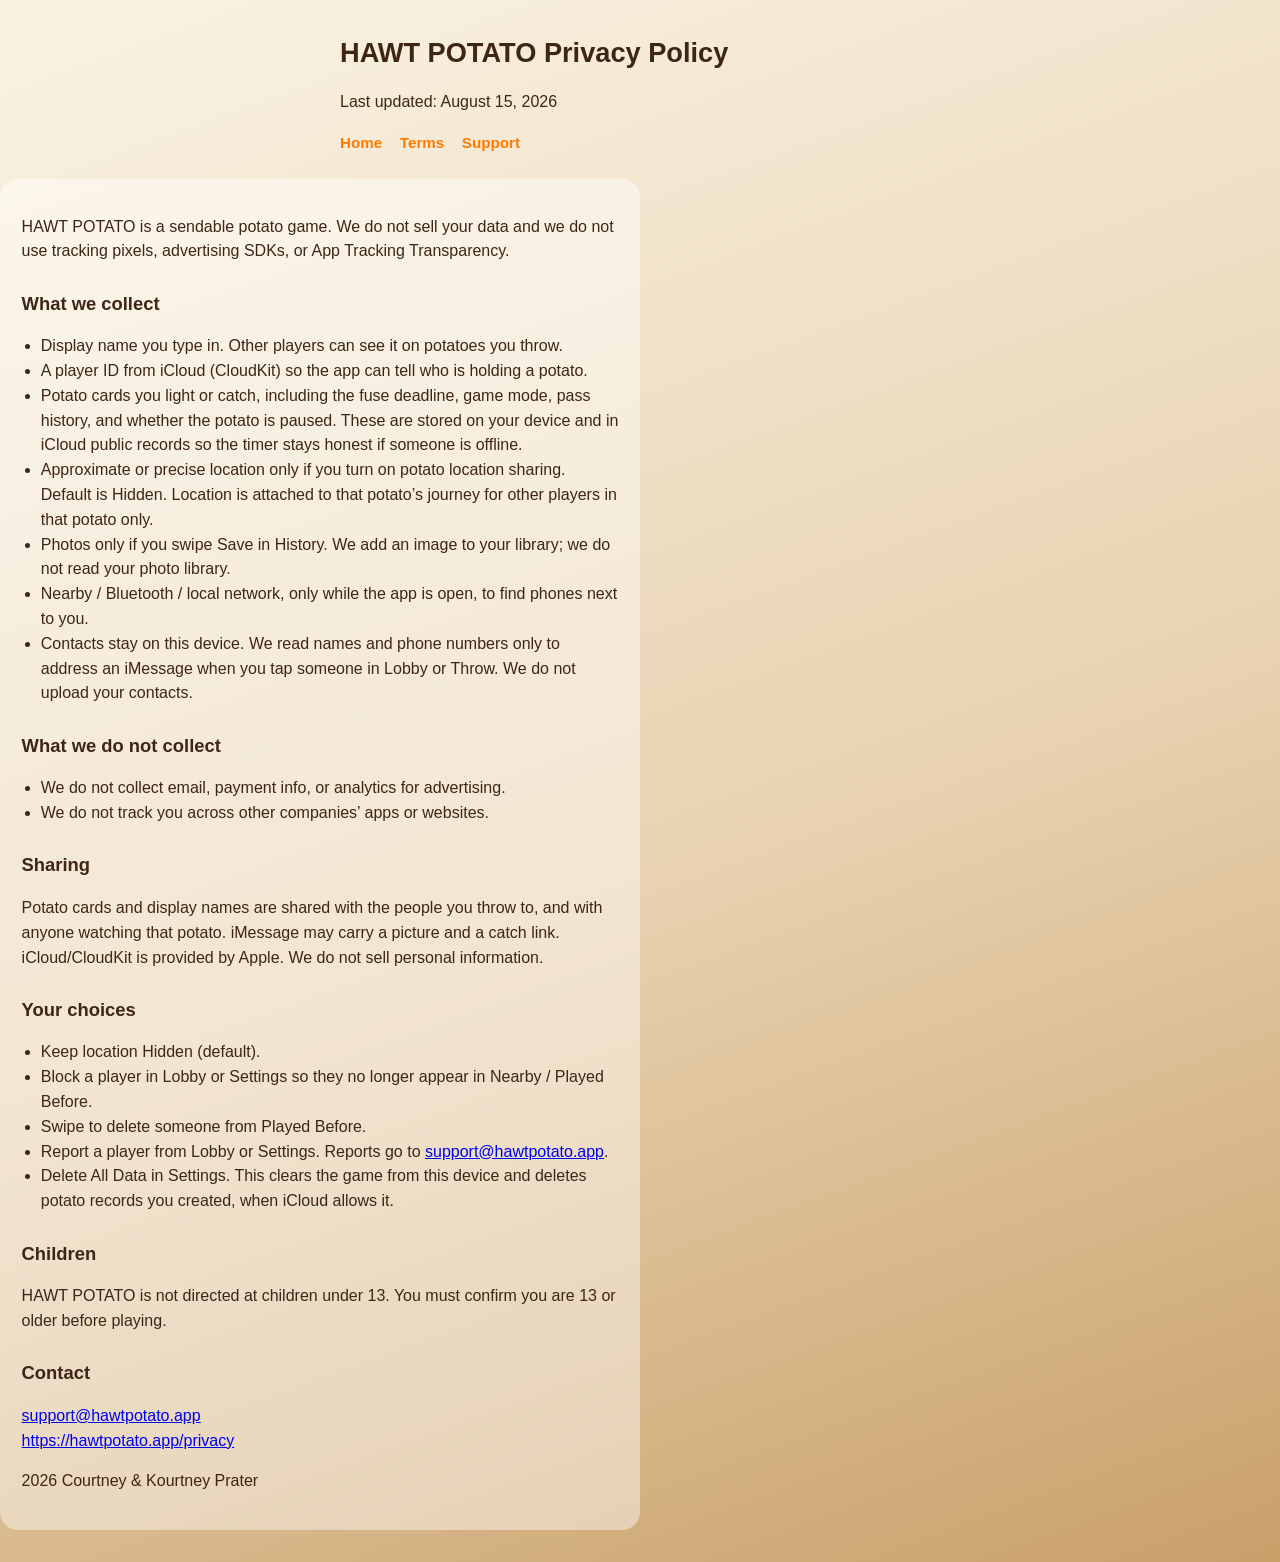
==== docs/privacy/index.html @ 54d0e0ca "Add public privacy, terms, and support pages for GitHub Pages. Co-authored-by: Cursor <cursoragent@c" ====
<!DOCTYPE html>
<html lang="en">
<head>
  <meta charset="utf-8">
  <meta name="viewport" content="width=device-width, initial-scale=1">
  <title>HAWT POTATO Privacy Policy</title>
  <link rel="stylesheet" href="../style.css">
</head>
<body>
  <header>
    <h1>HAWT POTATO Privacy Policy</h1>
    <p>Last updated: August 15, 2026</p>
    <nav>
      <a href="../">Home</a>
      <a href="../terms/">Terms</a>
      <a href="../support/">Support</a>
    </nav>
  </header>
  <main class="card">
    <p>HAWT POTATO is a sendable potato game. We do not sell your data and we do not use tracking pixels, advertising SDKs, or App Tracking Transparency.</p>

    <h2>What we collect</h2>
    <ul>
      <li>Display name you type in. Other players can see it on potatoes you throw.</li>
      <li>A player ID from iCloud (CloudKit) so the app can tell who is holding a potato.</li>
      <li>Potato cards you light or catch, including the fuse deadline, game mode, pass history, and whether the potato is paused. These are stored on your device and in iCloud public records so the timer stays honest if someone is offline.</li>
      <li>Approximate or precise location only if you turn on potato location sharing. Default is Hidden. Location is attached to that potato’s journey for other players in that potato only.</li>
      <li>Photos only if you swipe Save in History. We add an image to your library; we do not read your photo library.</li>
      <li>Nearby / Bluetooth / local network, only while the app is open, to find phones next to you.</li>
      <li>Contacts stay on this device. We read names and phone numbers only to address an iMessage when you tap someone in Lobby or Throw. We do not upload your contacts.</li>
    </ul>

    <h2>What we do not collect</h2>
    <ul>
      <li>We do not collect email, payment info, or analytics for advertising.</li>
      <li>We do not track you across other companies’ apps or websites.</li>
    </ul>

    <h2>Sharing</h2>
    <p>Potato cards and display names are shared with the people you throw to, and with anyone watching that potato. iMessage may carry a picture and a catch link. iCloud/CloudKit is provided by Apple. We do not sell personal information.</p>

    <h2>Your choices</h2>
    <ul>
      <li>Keep location Hidden (default).</li>
      <li>Block a player in Lobby or Settings so they no longer appear in Nearby / Played Before.</li>
      <li>Swipe to delete someone from Played Before.</li>
      <li>Report a player from Lobby or Settings. Reports go to <a href="mailto:support@hawtpotato.app">support@hawtpotato.app</a>.</li>
      <li>Delete All Data in Settings. This clears the game from this device and deletes potato records you created, when iCloud allows it.</li>
    </ul>

    <h2>Children</h2>
    <p>HAWT POTATO is not directed at children under 13. You must confirm you are 13 or older before playing.</p>

    <h2>Contact</h2>
    <p><a href="mailto:support@hawtpotato.app">support@hawtpotato.app</a><br>
    <a href="https://hawtpotato.app/privacy">https://hawtpotato.app/privacy</a></p>
    <p>2026 Courtney &amp; Kourtney Prater</p>
  </main>
</body>
</html>
---- docs/style.css ----
:root {
  --cream: #faf3e4;
  --tan: #e8d2b0;
  --brown: #b08456;
  --ink: #3e2616;
  --orange: #ff7a00;
}

* { box-sizing: border-box; }

body {
  font-family: -apple-system, BlinkMacSystemFont, "Segoe UI", sans-serif;
  margin: 0;
  min-height: 100vh;
  line-height: 1.55;
  color: var(--ink);
  background: linear-gradient(160deg, var(--cream), var(--tan) 55%, #c9a06a);
}

header, main, footer {
  max-width: 40rem;
  margin: 0 auto;
  padding: 0 1.25rem;
}

header {
  padding-top: 2rem;
}

nav {
  display: flex;
  flex-wrap: wrap;
  gap: 0.75rem 1.1rem;
  margin: 0.75rem 0 1.5rem;
  font-size: 0.95rem;
  font-weight: 700;
}

nav a { color: var(--orange); text-decoration: none; }
nav a:hover { text-decoration: underline; }

h1 { font-size: 1.7rem; margin: 0 0 0.4rem; }
h2 { font-size: 1.15rem; margin-top: 1.6rem; }
p, li { font-size: 1rem; }
ul { padding-left: 1.2rem; }

.card {
  background: rgba(255, 255, 255, 0.42);
  border-radius: 18px;
  padding: 1.25rem 1.35rem;
  margin: 1rem 0 2rem;
}

.btn {
  display: inline-block;
  background: var(--orange);
  color: #111;
  font-weight: 800;
  text-decoration: none;
  padding: 0.7rem 1.1rem;
  border-radius: 999px;
  margin: 0.35rem 0.35rem 0 0;
}

footer {
  padding: 0 1.25rem 2.5rem;
  font-size: 0.9rem;
  opacity: 0.8;
}
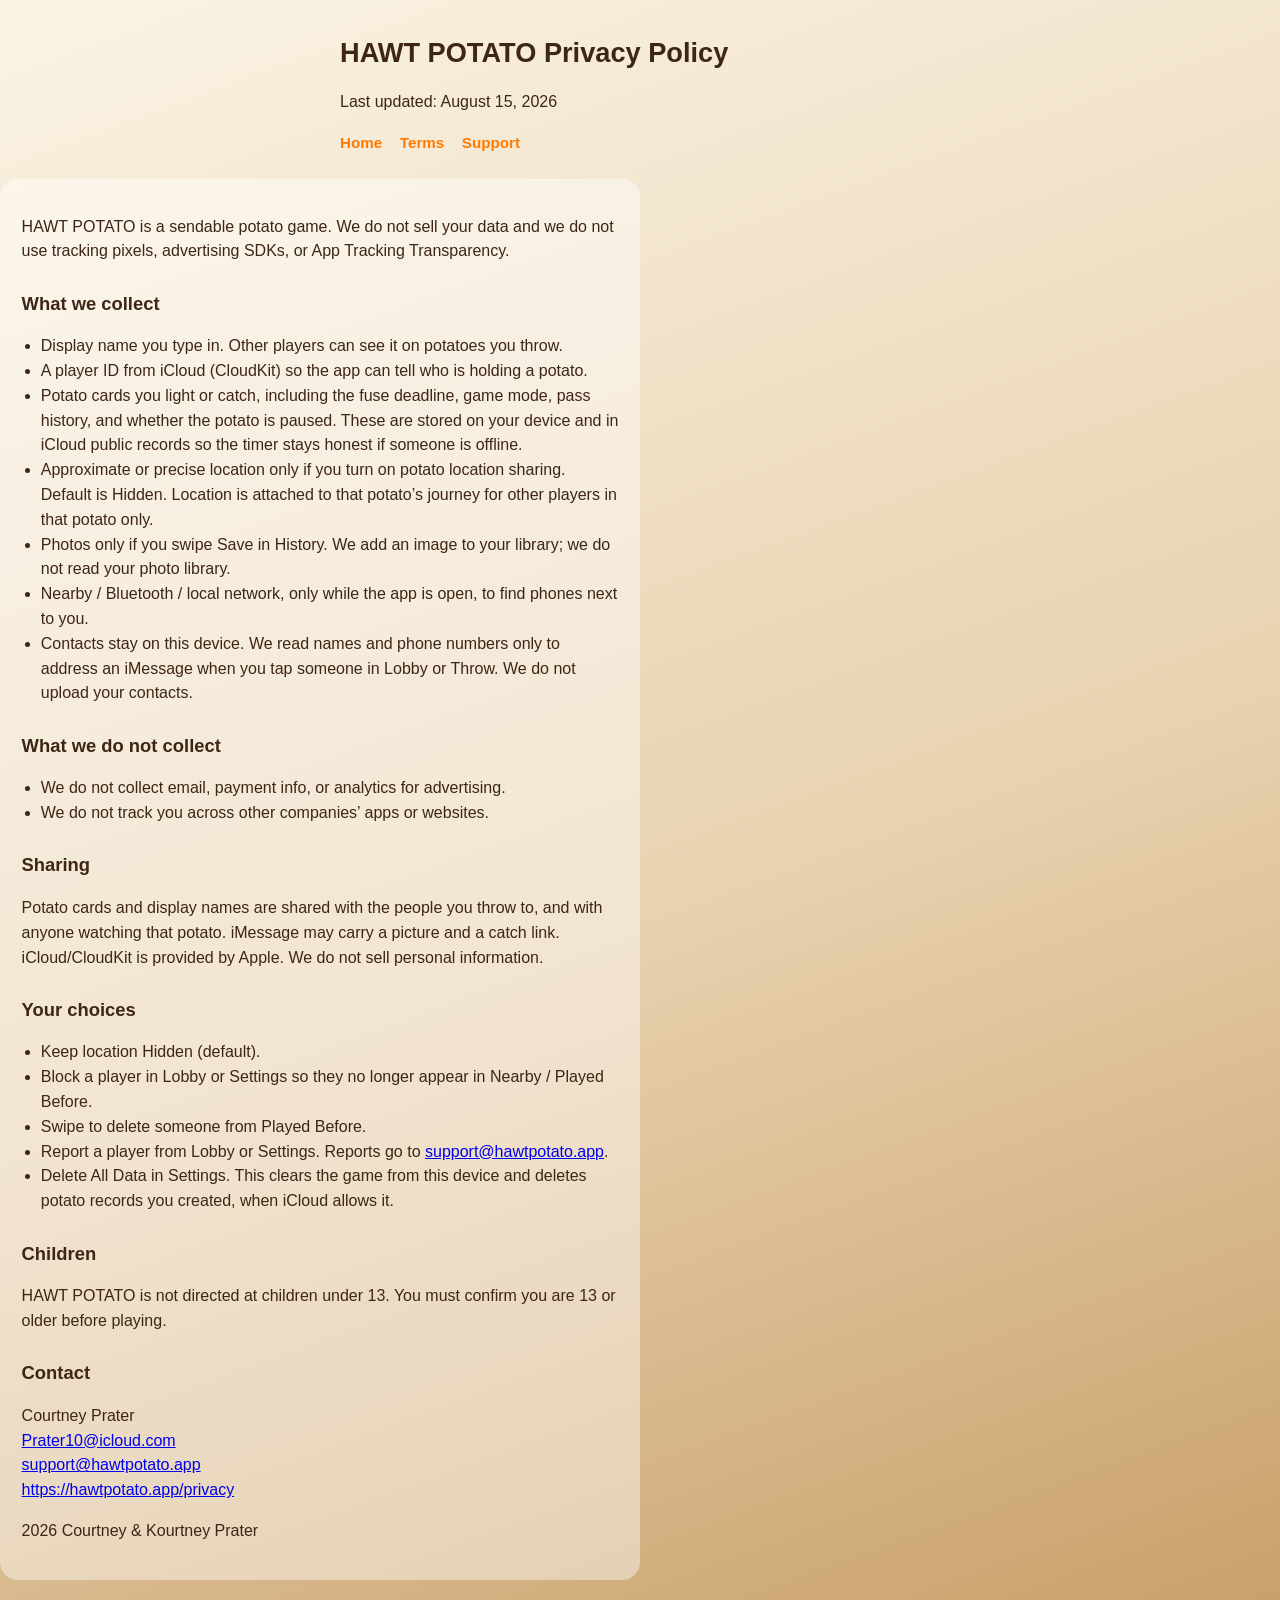
==== commit 050bb6a6: "Add Courtney Prater contact details to legal and support pages. Co-authored-by: Cursor <cursoragent@" ====
--- a/docs/privacy/index.html
+++ b/docs/privacy/index.html
@@ -52,7 +52,9 @@
     <p>HAWT POTATO is not directed at children under 13. You must confirm you are 13 or older before playing.</p>
 
     <h2>Contact</h2>
-    <p><a href="mailto:support@hawtpotato.app">support@hawtpotato.app</a><br>
+    <p>Courtney Prater<br>
+    <a href="mailto:Prater10@icloud.com">Prater10@icloud.com</a><br>
+    <a href="mailto:support@hawtpotato.app">support@hawtpotato.app</a><br>
     <a href="https://hawtpotato.app/privacy">https://hawtpotato.app/privacy</a></p>
     <p>2026 Courtney &amp; Kourtney Prater</p>
   </main>
